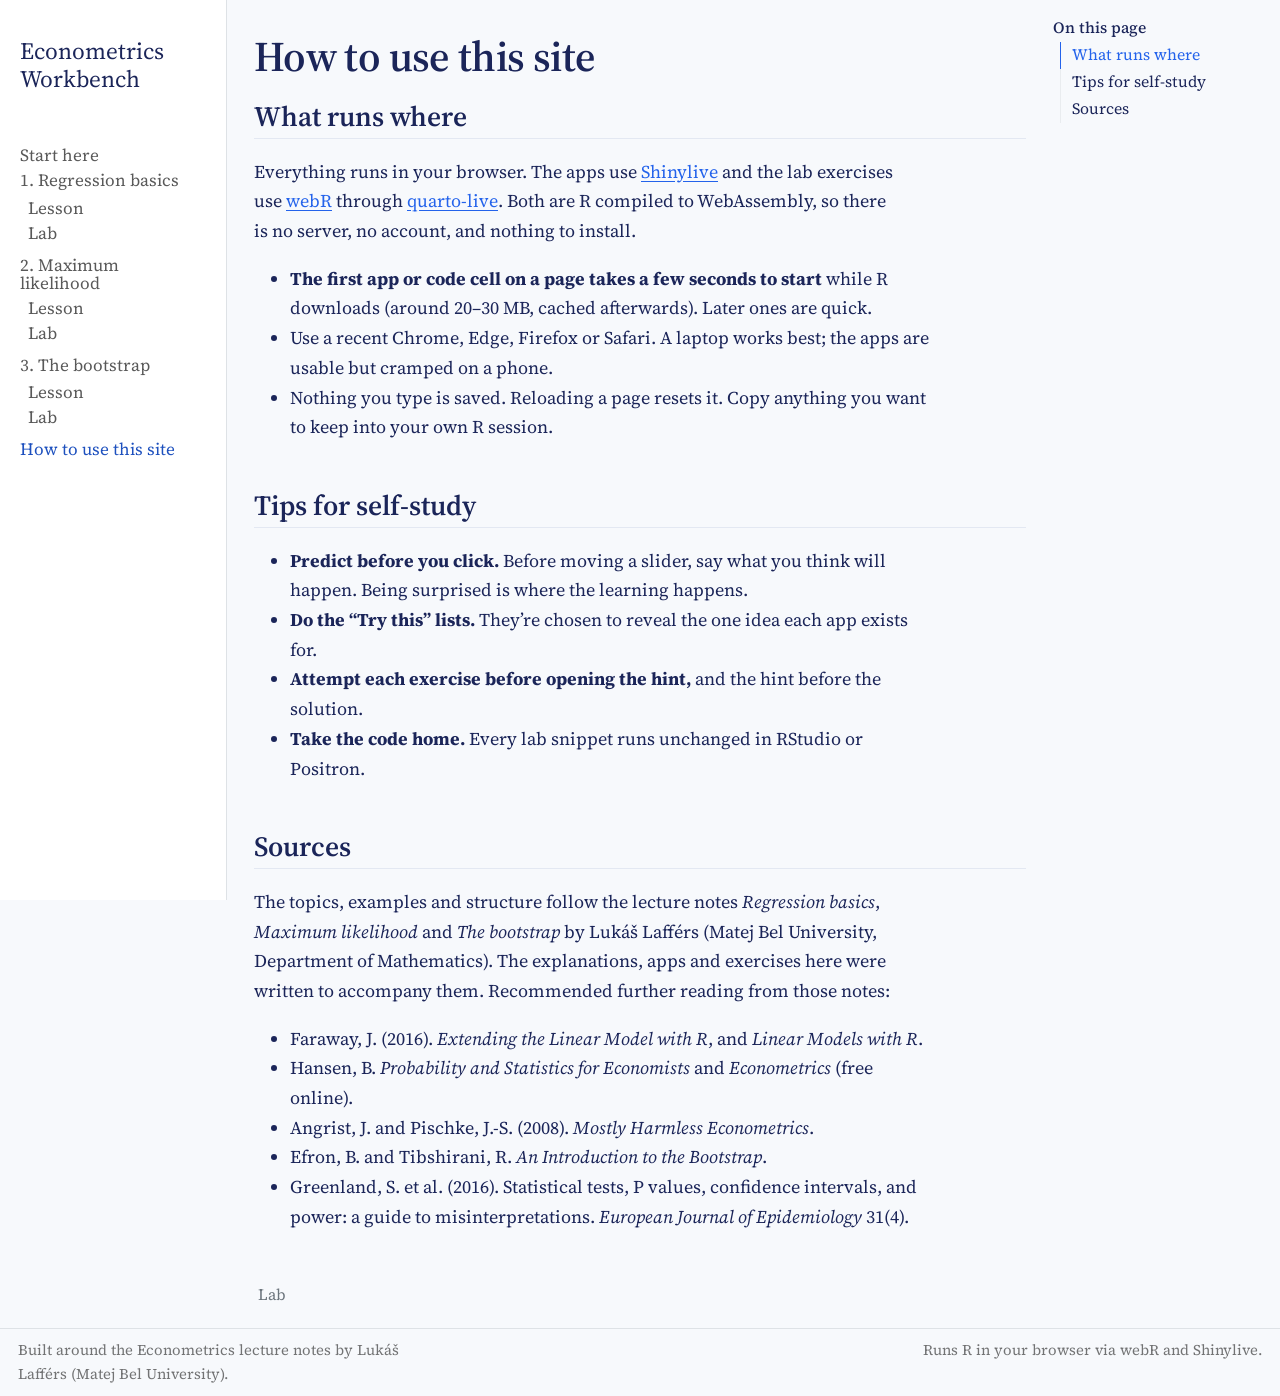
==== about.html @ d5723a5f "Initialize gh-pages with built site" ====
<!DOCTYPE html>
<html xmlns="http://www.w3.org/1999/xhtml" lang="en" xml:lang="en"><head>

<meta charset="utf-8">
<meta name="generator" content="quarto-1.7.32">

<meta name="viewport" content="width=device-width, initial-scale=1.0, user-scalable=yes">


<title>How to use this site – Econometrics Workbench</title>
<style>
code{white-space: pre-wrap;}
span.smallcaps{font-variant: small-caps;}
div.columns{display: flex; gap: min(4vw, 1.5em);}
div.column{flex: auto; overflow-x: auto;}
div.hanging-indent{margin-left: 1.5em; text-indent: -1.5em;}
ul.task-list{list-style: none;}
ul.task-list li input[type="checkbox"] {
  width: 0.8em;
  margin: 0 0.8em 0.2em -1em; /* quarto-specific, see https://github.com/quarto-dev/quarto-cli/issues/4556 */ 
  vertical-align: middle;
}
</style>


<script src="site_libs/quarto-nav/quarto-nav.js"></script>
<script src="site_libs/quarto-nav/headroom.min.js"></script>
<script src="site_libs/clipboard/clipboard.min.js"></script>
<script src="site_libs/quarto-search/autocomplete.umd.js"></script>
<script src="site_libs/quarto-search/fuse.min.js"></script>
<script src="site_libs/quarto-search/quarto-search.js"></script>
<meta name="quarto:offset" content="./">
<link href="./labs/03-bootstrap-lab.html" rel="prev">
<script src="site_libs/quarto-html/quarto.js" type="module"></script>
<script src="site_libs/quarto-html/tabsets/tabsets.js" type="module"></script>
<script src="site_libs/quarto-html/popper.min.js"></script>
<script src="site_libs/quarto-html/tippy.umd.min.js"></script>
<script src="site_libs/quarto-html/anchor.min.js"></script>
<link href="site_libs/quarto-html/tippy.css" rel="stylesheet">
<link href="site_libs/quarto-html/quarto-syntax-highlighting-c3e7eccab66ddab53749d7447fc1e703.css" rel="stylesheet" id="quarto-text-highlighting-styles">
<script src="site_libs/bootstrap/bootstrap.min.js"></script>
<link href="site_libs/bootstrap/bootstrap-icons.css" rel="stylesheet">
<link href="site_libs/bootstrap/bootstrap-aeef5c6284bdb38755a4a5ee78839d5d.min.css" rel="stylesheet" append-hash="true" id="quarto-bootstrap" data-mode="light">
<script id="quarto-search-options" type="application/json">{
  "location": "sidebar",
  "copy-button": false,
  "collapse-after": 3,
  "panel-placement": "start",
  "type": "textbox",
  "limit": 50,
  "keyboard-shortcut": [
    "f",
    "/",
    "s"
  ],
  "show-item-context": false,
  "language": {
    "search-no-results-text": "No results",
    "search-matching-documents-text": "matching documents",
    "search-copy-link-title": "Copy link to search",
    "search-hide-matches-text": "Hide additional matches",
    "search-more-match-text": "more match in this document",
    "search-more-matches-text": "more matches in this document",
    "search-clear-button-title": "Clear",
    "search-text-placeholder": "",
    "search-detached-cancel-button-title": "Cancel",
    "search-submit-button-title": "Submit",
    "search-label": "Search"
  }
}</script>


</head>

<body class="nav-sidebar docked quarto-light">

<div id="quarto-search-results"></div>
  <header id="quarto-header" class="headroom fixed-top">
  <nav class="quarto-secondary-nav">
    <div class="container-fluid d-flex">
      <button type="button" class="quarto-btn-toggle btn" data-bs-toggle="collapse" role="button" data-bs-target=".quarto-sidebar-collapse-item" aria-controls="quarto-sidebar" aria-expanded="false" aria-label="Toggle sidebar navigation" onclick="if (window.quartoToggleHeadroom) { window.quartoToggleHeadroom(); }">
        <i class="bi bi-layout-text-sidebar-reverse"></i>
      </button>
        <nav class="quarto-page-breadcrumbs" aria-label="breadcrumb"><ol class="breadcrumb"><li class="breadcrumb-item"><a href="./about.html">How to use this site</a></li></ol></nav>
        <a class="flex-grow-1" role="navigation" data-bs-toggle="collapse" data-bs-target=".quarto-sidebar-collapse-item" aria-controls="quarto-sidebar" aria-expanded="false" aria-label="Toggle sidebar navigation" onclick="if (window.quartoToggleHeadroom) { window.quartoToggleHeadroom(); }">      
        </a>
      <button type="button" class="btn quarto-search-button" aria-label="Search" onclick="window.quartoOpenSearch();">
        <i class="bi bi-search"></i>
      </button>
    </div>
  </nav>
</header>
<!-- content -->
<div id="quarto-content" class="quarto-container page-columns page-rows-contents page-layout-article">
<!-- sidebar -->
  <nav id="quarto-sidebar" class="sidebar collapse collapse-horizontal quarto-sidebar-collapse-item sidebar-navigation docked overflow-auto">
    <div class="pt-lg-2 mt-2 text-left sidebar-header">
    <div class="sidebar-title mb-0 py-0">
      <a href="./">Econometrics Workbench</a> 
    </div>
      </div>
        <div class="mt-2 flex-shrink-0 align-items-center">
        <div class="sidebar-search">
        <div id="quarto-search" class="" title="Search"></div>
        </div>
        </div>
    <div class="sidebar-menu-container"> 
    <ul class="list-unstyled mt-1">
        <li class="sidebar-item">
  <div class="sidebar-item-container"> 
  <a href="./index.html" class="sidebar-item-text sidebar-link">
 <span class="menu-text">Start here</span></a>
  </div>
</li>
        <li class="sidebar-item sidebar-item-section">
      <div class="sidebar-item-container"> 
            <a class="sidebar-item-text sidebar-link text-start" data-bs-toggle="collapse" data-bs-target="#quarto-sidebar-section-1" role="navigation" aria-expanded="true">
 <span class="menu-text">1. Regression basics</span></a>
          <a class="sidebar-item-toggle text-start" data-bs-toggle="collapse" data-bs-target="#quarto-sidebar-section-1" role="navigation" aria-expanded="true" aria-label="Toggle section">
            <i class="bi bi-chevron-right ms-2"></i>
          </a> 
      </div>
      <ul id="quarto-sidebar-section-1" class="collapse list-unstyled sidebar-section depth1 show">  
          <li class="sidebar-item">
  <div class="sidebar-item-container"> 
  <a href="./lessons/01-regression.html" class="sidebar-item-text sidebar-link">
 <span class="menu-text">Lesson</span></a>
  </div>
</li>
          <li class="sidebar-item">
  <div class="sidebar-item-container"> 
  <a href="./labs/01-regression-lab.html" class="sidebar-item-text sidebar-link">
 <span class="menu-text">Lab</span></a>
  </div>
</li>
      </ul>
  </li>
        <li class="sidebar-item sidebar-item-section">
      <div class="sidebar-item-container"> 
            <a class="sidebar-item-text sidebar-link text-start" data-bs-toggle="collapse" data-bs-target="#quarto-sidebar-section-2" role="navigation" aria-expanded="true">
 <span class="menu-text">2. Maximum likelihood</span></a>
          <a class="sidebar-item-toggle text-start" data-bs-toggle="collapse" data-bs-target="#quarto-sidebar-section-2" role="navigation" aria-expanded="true" aria-label="Toggle section">
            <i class="bi bi-chevron-right ms-2"></i>
          </a> 
      </div>
      <ul id="quarto-sidebar-section-2" class="collapse list-unstyled sidebar-section depth1 show">  
          <li class="sidebar-item">
  <div class="sidebar-item-container"> 
  <a href="./lessons/02-likelihood.html" class="sidebar-item-text sidebar-link">
 <span class="menu-text">Lesson</span></a>
  </div>
</li>
          <li class="sidebar-item">
  <div class="sidebar-item-container"> 
  <a href="./labs/02-likelihood-lab.html" class="sidebar-item-text sidebar-link">
 <span class="menu-text">Lab</span></a>
  </div>
</li>
      </ul>
  </li>
        <li class="sidebar-item sidebar-item-section">
      <div class="sidebar-item-container"> 
            <a class="sidebar-item-text sidebar-link text-start" data-bs-toggle="collapse" data-bs-target="#quarto-sidebar-section-3" role="navigation" aria-expanded="true">
 <span class="menu-text">3. The bootstrap</span></a>
          <a class="sidebar-item-toggle text-start" data-bs-toggle="collapse" data-bs-target="#quarto-sidebar-section-3" role="navigation" aria-expanded="true" aria-label="Toggle section">
            <i class="bi bi-chevron-right ms-2"></i>
          </a> 
      </div>
      <ul id="quarto-sidebar-section-3" class="collapse list-unstyled sidebar-section depth1 show">  
          <li class="sidebar-item">
  <div class="sidebar-item-container"> 
  <a href="./lessons/03-bootstrap.html" class="sidebar-item-text sidebar-link">
 <span class="menu-text">Lesson</span></a>
  </div>
</li>
          <li class="sidebar-item">
  <div class="sidebar-item-container"> 
  <a href="./labs/03-bootstrap-lab.html" class="sidebar-item-text sidebar-link">
 <span class="menu-text">Lab</span></a>
  </div>
</li>
      </ul>
  </li>
        <li class="sidebar-item">
  <div class="sidebar-item-container"> 
  <a href="./about.html" class="sidebar-item-text sidebar-link active">
 <span class="menu-text">How to use this site</span></a>
  </div>
</li>
    </ul>
    </div>
</nav>
<div id="quarto-sidebar-glass" class="quarto-sidebar-collapse-item" data-bs-toggle="collapse" data-bs-target=".quarto-sidebar-collapse-item"></div>
<!-- margin-sidebar -->
    <div id="quarto-margin-sidebar" class="sidebar margin-sidebar">
        <nav id="TOC" role="doc-toc" class="toc-active">
    <h2 id="toc-title">On this page</h2>
   
  <ul class="collapse">
  <li><a href="#what-runs-where" id="toc-what-runs-where" class="nav-link active" data-scroll-target="#what-runs-where">What runs where</a></li>
  <li><a href="#tips-for-self-study" id="toc-tips-for-self-study" class="nav-link" data-scroll-target="#tips-for-self-study">Tips for self-study</a></li>
  <li><a href="#sources" id="toc-sources" class="nav-link" data-scroll-target="#sources">Sources</a></li>
  </ul>
</nav>
    </div>
<!-- main -->
<main class="content" id="quarto-document-content">

<header id="title-block-header" class="quarto-title-block default">
<div class="quarto-title">
<h1 class="title">How to use this site</h1>
</div>



<div class="quarto-title-meta">

    
  
    
  </div>
  


</header>


<section id="what-runs-where" class="level2">
<h2 class="anchored" data-anchor-id="what-runs-where">What runs where</h2>
<p>Everything runs in your browser. The apps use <a href="https://shiny.posit.co/py/docs/shinylive.html">Shinylive</a> and the lab exercises use <a href="https://docs.r-wasm.org/webr/latest/">webR</a> through <a href="https://r-wasm.github.io/quarto-live/">quarto-live</a>. Both are R compiled to WebAssembly, so there is no server, no account, and nothing to install.</p>
<ul>
<li><strong>The first app or code cell on a page takes a few seconds to start</strong> while R downloads (around 20–30 MB, cached afterwards). Later ones are quick.</li>
<li>Use a recent Chrome, Edge, Firefox or Safari. A laptop works best; the apps are usable but cramped on a phone.</li>
<li>Nothing you type is saved. Reloading a page resets it. Copy anything you want to keep into your own R session.</li>
</ul>
</section>
<section id="tips-for-self-study" class="level2">
<h2 class="anchored" data-anchor-id="tips-for-self-study">Tips for self-study</h2>
<ul>
<li><strong>Predict before you click.</strong> Before moving a slider, say what you think will happen. Being surprised is where the learning happens.</li>
<li><strong>Do the “Try this” lists.</strong> They’re chosen to reveal the one idea each app exists for.</li>
<li><strong>Attempt each exercise before opening the hint,</strong> and the hint before the solution.</li>
<li><strong>Take the code home.</strong> Every lab snippet runs unchanged in RStudio or Positron.</li>
</ul>
</section>
<section id="sources" class="level2">
<h2 class="anchored" data-anchor-id="sources">Sources</h2>
<p>The topics, examples and structure follow the lecture notes <em>Regression basics</em>, <em>Maximum likelihood</em> and <em>The bootstrap</em> by Lukáš Lafférs (Matej Bel University, Department of Mathematics). The explanations, apps and exercises here were written to accompany them. Recommended further reading from those notes:</p>
<ul>
<li>Faraway, J. (2016). <em>Extending the Linear Model with R</em>, and <em>Linear Models with R</em>.</li>
<li>Hansen, B. <em>Probability and Statistics for Economists</em> and <em>Econometrics</em> (free online).</li>
<li>Angrist, J. and Pischke, J.-S. (2008). <em>Mostly Harmless Econometrics</em>.</li>
<li>Efron, B. and Tibshirani, R. <em>An Introduction to the Bootstrap</em>.</li>
<li>Greenland, S. et al.&nbsp;(2016). Statistical tests, P values, confidence intervals, and power: a guide to misinterpretations. <em>European Journal of Epidemiology</em> 31(4).</li>
</ul>


</section>

</main> <!-- /main -->
<script id="quarto-html-after-body" type="application/javascript">
  window.document.addEventListener("DOMContentLoaded", function (event) {
    const icon = "";
    const anchorJS = new window.AnchorJS();
    anchorJS.options = {
      placement: 'right',
      icon: icon
    };
    anchorJS.add('.anchored');
    const isCodeAnnotation = (el) => {
      for (const clz of el.classList) {
        if (clz.startsWith('code-annotation-')) {                     
          return true;
        }
      }
      return false;
    }
    const onCopySuccess = function(e) {
      // button target
      const button = e.trigger;
      // don't keep focus
      button.blur();
      // flash "checked"
      button.classList.add('code-copy-button-checked');
      var currentTitle = button.getAttribute("title");
      button.setAttribute("title", "Copied!");
      let tooltip;
      if (window.bootstrap) {
        button.setAttribute("data-bs-toggle", "tooltip");
        button.setAttribute("data-bs-placement", "left");
        button.setAttribute("data-bs-title", "Copied!");
        tooltip = new bootstrap.Tooltip(button, 
          { trigger: "manual", 
            customClass: "code-copy-button-tooltip",
            offset: [0, -8]});
        tooltip.show();    
      }
      setTimeout(function() {
        if (tooltip) {
          tooltip.hide();
          button.removeAttribute("data-bs-title");
          button.removeAttribute("data-bs-toggle");
          button.removeAttribute("data-bs-placement");
        }
        button.setAttribute("title", currentTitle);
        button.classList.remove('code-copy-button-checked');
      }, 1000);
      // clear code selection
      e.clearSelection();
    }
    const getTextToCopy = function(trigger) {
        const codeEl = trigger.previousElementSibling.cloneNode(true);
        for (const childEl of codeEl.children) {
          if (isCodeAnnotation(childEl)) {
            childEl.remove();
          }
        }
        return codeEl.innerText;
    }
    const clipboard = new window.ClipboardJS('.code-copy-button:not([data-in-quarto-modal])', {
      text: getTextToCopy
    });
    clipboard.on('success', onCopySuccess);
    if (window.document.getElementById('quarto-embedded-source-code-modal')) {
      const clipboardModal = new window.ClipboardJS('.code-copy-button[data-in-quarto-modal]', {
        text: getTextToCopy,
        container: window.document.getElementById('quarto-embedded-source-code-modal')
      });
      clipboardModal.on('success', onCopySuccess);
    }
      var localhostRegex = new RegExp(/^(?:http|https):\/\/localhost\:?[0-9]*\//);
      var mailtoRegex = new RegExp(/^mailto:/);
        var filterRegex = new RegExp('/' + window.location.host + '/');
      var isInternal = (href) => {
          return filterRegex.test(href) || localhostRegex.test(href) || mailtoRegex.test(href);
      }
      // Inspect non-navigation links and adorn them if external
     var links = window.document.querySelectorAll('a[href]:not(.nav-link):not(.navbar-brand):not(.toc-action):not(.sidebar-link):not(.sidebar-item-toggle):not(.pagination-link):not(.no-external):not([aria-hidden]):not(.dropdown-item):not(.quarto-navigation-tool):not(.about-link)');
      for (var i=0; i<links.length; i++) {
        const link = links[i];
        if (!isInternal(link.href)) {
          // undo the damage that might have been done by quarto-nav.js in the case of
          // links that we want to consider external
          if (link.dataset.originalHref !== undefined) {
            link.href = link.dataset.originalHref;
          }
        }
      }
    function tippyHover(el, contentFn, onTriggerFn, onUntriggerFn) {
      const config = {
        allowHTML: true,
        maxWidth: 500,
        delay: 100,
        arrow: false,
        appendTo: function(el) {
            return el.parentElement;
        },
        interactive: true,
        interactiveBorder: 10,
        theme: 'quarto',
        placement: 'bottom-start',
      };
      if (contentFn) {
        config.content = contentFn;
      }
      if (onTriggerFn) {
        config.onTrigger = onTriggerFn;
      }
      if (onUntriggerFn) {
        config.onUntrigger = onUntriggerFn;
      }
      window.tippy(el, config); 
    }
    const noterefs = window.document.querySelectorAll('a[role="doc-noteref"]');
    for (var i=0; i<noterefs.length; i++) {
      const ref = noterefs[i];
      tippyHover(ref, function() {
        // use id or data attribute instead here
        let href = ref.getAttribute('data-footnote-href') || ref.getAttribute('href');
        try { href = new URL(href).hash; } catch {}
        const id = href.replace(/^#\/?/, "");
        const note = window.document.getElementById(id);
        if (note) {
          return note.innerHTML;
        } else {
          return "";
        }
      });
    }
    const xrefs = window.document.querySelectorAll('a.quarto-xref');
    const processXRef = (id, note) => {
      // Strip column container classes
      const stripColumnClz = (el) => {
        el.classList.remove("page-full", "page-columns");
        if (el.children) {
          for (const child of el.children) {
            stripColumnClz(child);
          }
        }
      }
      stripColumnClz(note)
      if (id === null || id.startsWith('sec-')) {
        // Special case sections, only their first couple elements
        const container = document.createElement("div");
        if (note.children && note.children.length > 2) {
          container.appendChild(note.children[0].cloneNode(true));
          for (let i = 1; i < note.children.length; i++) {
            const child = note.children[i];
            if (child.tagName === "P" && child.innerText === "") {
              continue;
            } else {
              container.appendChild(child.cloneNode(true));
              break;
            }
          }
          if (window.Quarto?.typesetMath) {
            window.Quarto.typesetMath(container);
          }
          return container.innerHTML
        } else {
          if (window.Quarto?.typesetMath) {
            window.Quarto.typesetMath(note);
          }
          return note.innerHTML;
        }
      } else {
        // Remove any anchor links if they are present
        const anchorLink = note.querySelector('a.anchorjs-link');
        if (anchorLink) {
          anchorLink.remove();
        }
        if (window.Quarto?.typesetMath) {
          window.Quarto.typesetMath(note);
        }
        if (note.classList.contains("callout")) {
          return note.outerHTML;
        } else {
          return note.innerHTML;
        }
      }
    }
    for (var i=0; i<xrefs.length; i++) {
      const xref = xrefs[i];
      tippyHover(xref, undefined, function(instance) {
        instance.disable();
        let url = xref.getAttribute('href');
        let hash = undefined; 
        if (url.startsWith('#')) {
          hash = url;
        } else {
          try { hash = new URL(url).hash; } catch {}
        }
        if (hash) {
          const id = hash.replace(/^#\/?/, "");
          const note = window.document.getElementById(id);
          if (note !== null) {
            try {
              const html = processXRef(id, note.cloneNode(true));
              instance.setContent(html);
            } finally {
              instance.enable();
              instance.show();
            }
          } else {
            // See if we can fetch this
            fetch(url.split('#')[0])
            .then(res => res.text())
            .then(html => {
              const parser = new DOMParser();
              const htmlDoc = parser.parseFromString(html, "text/html");
              const note = htmlDoc.getElementById(id);
              if (note !== null) {
                const html = processXRef(id, note);
                instance.setContent(html);
              } 
            }).finally(() => {
              instance.enable();
              instance.show();
            });
          }
        } else {
          // See if we can fetch a full url (with no hash to target)
          // This is a special case and we should probably do some content thinning / targeting
          fetch(url)
          .then(res => res.text())
          .then(html => {
            const parser = new DOMParser();
            const htmlDoc = parser.parseFromString(html, "text/html");
            const note = htmlDoc.querySelector('main.content');
            if (note !== null) {
              // This should only happen for chapter cross references
              // (since there is no id in the URL)
              // remove the first header
              if (note.children.length > 0 && note.children[0].tagName === "HEADER") {
                note.children[0].remove();
              }
              const html = processXRef(null, note);
              instance.setContent(html);
            } 
          }).finally(() => {
            instance.enable();
            instance.show();
          });
        }
      }, function(instance) {
      });
    }
        let selectedAnnoteEl;
        const selectorForAnnotation = ( cell, annotation) => {
          let cellAttr = 'data-code-cell="' + cell + '"';
          let lineAttr = 'data-code-annotation="' +  annotation + '"';
          const selector = 'span[' + cellAttr + '][' + lineAttr + ']';
          return selector;
        }
        const selectCodeLines = (annoteEl) => {
          const doc = window.document;
          const targetCell = annoteEl.getAttribute("data-target-cell");
          const targetAnnotation = annoteEl.getAttribute("data-target-annotation");
          const annoteSpan = window.document.querySelector(selectorForAnnotation(targetCell, targetAnnotation));
          const lines = annoteSpan.getAttribute("data-code-lines").split(",");
          const lineIds = lines.map((line) => {
            return targetCell + "-" + line;
          })
          let top = null;
          let height = null;
          let parent = null;
          if (lineIds.length > 0) {
              //compute the position of the single el (top and bottom and make a div)
              const el = window.document.getElementById(lineIds[0]);
              top = el.offsetTop;
              height = el.offsetHeight;
              parent = el.parentElement.parentElement;
            if (lineIds.length > 1) {
              const lastEl = window.document.getElementById(lineIds[lineIds.length - 1]);
              const bottom = lastEl.offsetTop + lastEl.offsetHeight;
              height = bottom - top;
            }
            if (top !== null && height !== null && parent !== null) {
              // cook up a div (if necessary) and position it 
              let div = window.document.getElementById("code-annotation-line-highlight");
              if (div === null) {
                div = window.document.createElement("div");
                div.setAttribute("id", "code-annotation-line-highlight");
                div.style.position = 'absolute';
                parent.appendChild(div);
              }
              div.style.top = top - 2 + "px";
              div.style.height = height + 4 + "px";
              div.style.left = 0;
              let gutterDiv = window.document.getElementById("code-annotation-line-highlight-gutter");
              if (gutterDiv === null) {
                gutterDiv = window.document.createElement("div");
                gutterDiv.setAttribute("id", "code-annotation-line-highlight-gutter");
                gutterDiv.style.position = 'absolute';
                const codeCell = window.document.getElementById(targetCell);
                const gutter = codeCell.querySelector('.code-annotation-gutter');
                gutter.appendChild(gutterDiv);
              }
              gutterDiv.style.top = top - 2 + "px";
              gutterDiv.style.height = height + 4 + "px";
            }
            selectedAnnoteEl = annoteEl;
          }
        };
        const unselectCodeLines = () => {
          const elementsIds = ["code-annotation-line-highlight", "code-annotation-line-highlight-gutter"];
          elementsIds.forEach((elId) => {
            const div = window.document.getElementById(elId);
            if (div) {
              div.remove();
            }
          });
          selectedAnnoteEl = undefined;
        };
          // Handle positioning of the toggle
      window.addEventListener(
        "resize",
        throttle(() => {
          elRect = undefined;
          if (selectedAnnoteEl) {
            selectCodeLines(selectedAnnoteEl);
          }
        }, 10)
      );
      function throttle(fn, ms) {
      let throttle = false;
      let timer;
        return (...args) => {
          if(!throttle) { // first call gets through
              fn.apply(this, args);
              throttle = true;
          } else { // all the others get throttled
              if(timer) clearTimeout(timer); // cancel #2
              timer = setTimeout(() => {
                fn.apply(this, args);
                timer = throttle = false;
              }, ms);
          }
        };
      }
        // Attach click handler to the DT
        const annoteDls = window.document.querySelectorAll('dt[data-target-cell]');
        for (const annoteDlNode of annoteDls) {
          annoteDlNode.addEventListener('click', (event) => {
            const clickedEl = event.target;
            if (clickedEl !== selectedAnnoteEl) {
              unselectCodeLines();
              const activeEl = window.document.querySelector('dt[data-target-cell].code-annotation-active');
              if (activeEl) {
                activeEl.classList.remove('code-annotation-active');
              }
              selectCodeLines(clickedEl);
              clickedEl.classList.add('code-annotation-active');
            } else {
              // Unselect the line
              unselectCodeLines();
              clickedEl.classList.remove('code-annotation-active');
            }
          });
        }
    const findCites = (el) => {
      const parentEl = el.parentElement;
      if (parentEl) {
        const cites = parentEl.dataset.cites;
        if (cites) {
          return {
            el,
            cites: cites.split(' ')
          };
        } else {
          return findCites(el.parentElement)
        }
      } else {
        return undefined;
      }
    };
    var bibliorefs = window.document.querySelectorAll('a[role="doc-biblioref"]');
    for (var i=0; i<bibliorefs.length; i++) {
      const ref = bibliorefs[i];
      const citeInfo = findCites(ref);
      if (citeInfo) {
        tippyHover(citeInfo.el, function() {
          var popup = window.document.createElement('div');
          citeInfo.cites.forEach(function(cite) {
            var citeDiv = window.document.createElement('div');
            citeDiv.classList.add('hanging-indent');
            citeDiv.classList.add('csl-entry');
            var biblioDiv = window.document.getElementById('ref-' + cite);
            if (biblioDiv) {
              citeDiv.innerHTML = biblioDiv.innerHTML;
            }
            popup.appendChild(citeDiv);
          });
          return popup.innerHTML;
        });
      }
    }
  });
  </script>
<nav class="page-navigation">
  <div class="nav-page nav-page-previous">
      <a href="./labs/03-bootstrap-lab.html" class="pagination-link" aria-label="Lab">
        <i class="bi bi-arrow-left-short"></i> <span class="nav-page-text">Lab</span>
      </a>          
  </div>
  <div class="nav-page nav-page-next">
  </div>
</nav>
</div> <!-- /content -->
<footer class="footer">
  <div class="nav-footer">
    <div class="nav-footer-left">
<p>Built around the Econometrics lecture notes by Lukáš Lafférs (Matej Bel University).</p>
</div>   
    <div class="nav-footer-center">
      &nbsp;
    </div>
    <div class="nav-footer-right">
<p>Runs R in your browser via webR and Shinylive.</p>
</div>
  </div>
</footer>




</body></html>
---- site_libs/quarto-html/tippy.css ----
.tippy-box[data-animation=fade][data-state=hidden]{opacity:0}[data-tippy-root]{max-width:calc(100vw - 10px)}.tippy-box{position:relative;background-color:#333;color:#fff;border-radius:4px;font-size:14px;line-height:1.4;white-space:normal;outline:0;transition-property:transform,visibility,opacity}.tippy-box[data-placement^=top]>.tippy-arrow{bottom:0}.tippy-box[data-placement^=top]>.tippy-arrow:before{bottom:-7px;left:0;border-width:8px 8px 0;border-top-color:initial;transform-origin:center top}.tippy-box[data-placement^=bottom]>.tippy-arrow{top:0}.tippy-box[data-placement^=bottom]>.tippy-arrow:before{top:-7px;left:0;border-width:0 8px 8px;border-bottom-color:initial;transform-origin:center bottom}.tippy-box[data-placement^=left]>.tippy-arrow{right:0}.tippy-box[data-placement^=left]>.tippy-arrow:before{border-width:8px 0 8px 8px;border-left-color:initial;right:-7px;transform-origin:center left}.tippy-box[data-placement^=right]>.tippy-arrow{left:0}.tippy-box[data-placement^=right]>.tippy-arrow:before{left:-7px;border-width:8px 8px 8px 0;border-right-color:initial;transform-origin:center right}.tippy-box[data-inertia][data-state=visible]{transition-timing-function:cubic-bezier(.54,1.5,.38,1.11)}.tippy-arrow{width:16px;height:16px;color:#333}.tippy-arrow:before{content:"";position:absolute;border-color:transparent;border-style:solid}.tippy-content{position:relative;padding:5px 9px;z-index:1}
---- site_libs/quarto-html/quarto-syntax-highlighting-c3e7eccab66ddab53749d7447fc1e703.css ----
/* quarto syntax highlight colors */
:root {
  --quarto-hl-ot-color: #003B4F;
  --quarto-hl-at-color: #657422;
  --quarto-hl-ss-color: #20794D;
  --quarto-hl-an-color: #5E5E5E;
  --quarto-hl-fu-color: #4758AB;
  --quarto-hl-st-color: #20794D;
  --quarto-hl-cf-color: #003B4F;
  --quarto-hl-op-color: #5E5E5E;
  --quarto-hl-er-color: #AD0000;
  --quarto-hl-bn-color: #AD0000;
  --quarto-hl-al-color: #AD0000;
  --quarto-hl-va-color: #111111;
  --quarto-hl-bu-color: inherit;
  --quarto-hl-ex-color: inherit;
  --quarto-hl-pp-color: #AD0000;
  --quarto-hl-in-color: #5E5E5E;
  --quarto-hl-vs-color: #20794D;
  --quarto-hl-wa-color: #5E5E5E;
  --quarto-hl-do-color: #5E5E5E;
  --quarto-hl-im-color: #00769E;
  --quarto-hl-ch-color: #20794D;
  --quarto-hl-dt-color: #AD0000;
  --quarto-hl-fl-color: #AD0000;
  --quarto-hl-co-color: #5E5E5E;
  --quarto-hl-cv-color: #5E5E5E;
  --quarto-hl-cn-color: #8f5902;
  --quarto-hl-sc-color: #5E5E5E;
  --quarto-hl-dv-color: #AD0000;
  --quarto-hl-kw-color: #003B4F;
}

/* other quarto variables */
:root {
  --quarto-font-monospace: "JetBrains Mono", ui-monospace, "SFMono-Regular", Menlo, Consolas, monospace;
}

/* syntax highlight based on Pandoc's rules */
pre > code.sourceCode > span {
  color: #003B4F;
}

code.sourceCode > span {
  color: #003B4F;
}

div.sourceCode,
div.sourceCode pre.sourceCode {
  color: #003B4F;
}

/* Normal */
code span {
  color: #003B4F;
}

/* Alert */
code span.al {
  color: #AD0000;
  font-style: inherit;
}

/* Annotation */
code span.an {
  color: #5E5E5E;
  font-style: inherit;
}

/* Attribute */
code span.at {
  color: #657422;
  font-style: inherit;
}

/* BaseN */
code span.bn {
  color: #AD0000;
  font-style: inherit;
}

/* BuiltIn */
code span.bu {
  font-style: inherit;
}

/* ControlFlow */
code span.cf {
  color: #003B4F;
  font-weight: bold;
  font-style: inherit;
}

/* Char */
code span.ch {
  color: #20794D;
  font-style: inherit;
}

/* Constant */
code span.cn {
  color: #8f5902;
  font-style: inherit;
}

/* Comment */
code span.co {
  color: #5E5E5E;
  font-style: inherit;
}

/* CommentVar */
code span.cv {
  color: #5E5E5E;
  font-style: italic;
}

/* Documentation */
code span.do {
  color: #5E5E5E;
  font-style: italic;
}

/* DataType */
code span.dt {
  color: #AD0000;
  font-style: inherit;
}

/* DecVal */
code span.dv {
  color: #AD0000;
  font-style: inherit;
}

/* Error */
code span.er {
  color: #AD0000;
  font-style: inherit;
}

/* Extension */
code span.ex {
  font-style: inherit;
}

/* Float */
code span.fl {
  color: #AD0000;
  font-style: inherit;
}

/* Function */
code span.fu {
  color: #4758AB;
  font-style: inherit;
}

/* Import */
code span.im {
  color: #00769E;
  font-style: inherit;
}

/* Information */
code span.in {
  color: #5E5E5E;
  font-style: inherit;
}

/* Keyword */
code span.kw {
  color: #003B4F;
  font-weight: bold;
  font-style: inherit;
}

/* Operator */
code span.op {
  color: #5E5E5E;
  font-style: inherit;
}

/* Other */
code span.ot {
  color: #003B4F;
  font-style: inherit;
}

/* Preprocessor */
code span.pp {
  color: #AD0000;
  font-style: inherit;
}

/* SpecialChar */
code span.sc {
  color: #5E5E5E;
  font-style: inherit;
}

/* SpecialString */
code span.ss {
  color: #20794D;
  font-style: inherit;
}

/* String */
code span.st {
  color: #20794D;
  font-style: inherit;
}

/* Variable */
code span.va {
  color: #111111;
  font-style: inherit;
}

/* VerbatimString */
code span.vs {
  color: #20794D;
  font-style: inherit;
}

/* Warning */
code span.wa {
  color: #5E5E5E;
  font-style: italic;
}

.prevent-inlining {
  content: "</";
}

/*# sourceMappingURL=b0a6a53784120a3ded6c7c1decbacd65.css.map */
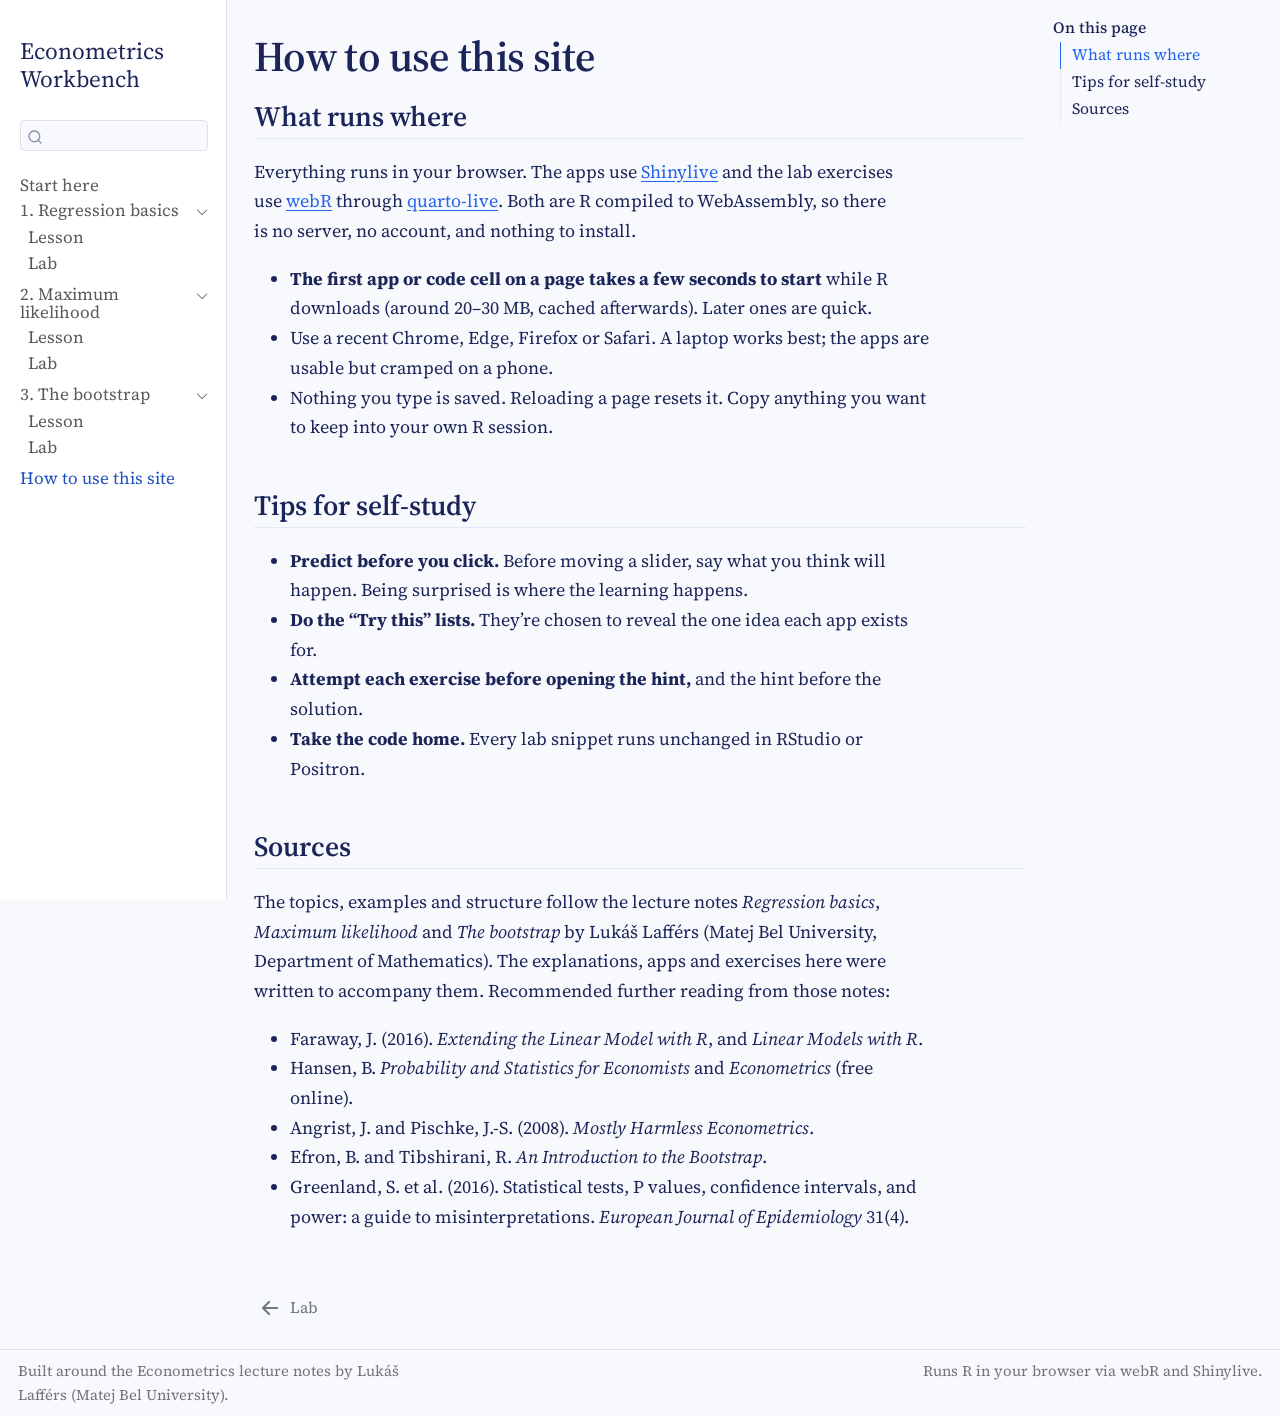
==== commit 7b32af94: "Built site for gh-pages" ====
--- a/about.html
+++ b/about.html
@@ -2,17 +2,23 @@
 <html xmlns="http://www.w3.org/1999/xhtml" lang="en" xml:lang="en"><head>
 
 <meta charset="utf-8">
-<meta name="generator" content="quarto-1.7.32">
+<meta name="generator" content="quarto-1.10.18">
 
 <meta name="viewport" content="width=device-width, initial-scale=1.0, user-scalable=yes">
 
 
 <title>How to use this site – Econometrics Workbench</title>
 <style>
-code{white-space: pre-wrap;}
+/* Default styles provided by pandoc.
+** See https://pandoc.org/MANUAL.html#variables-for-html for config info.
+*/
 span.smallcaps{font-variant: small-caps;}
-div.columns{display: flex; gap: min(4vw, 1.5em);}
-div.column{flex: auto; overflow-x: auto;}
+div.columns{display: flex; gap: 1.5em;}
+div.column{flex: auto;}
+@media screen {
+div.columns{gap: min(4vw, 1.5em);}
+div.column{overflow-x: auto;}
+}
 div.hanging-indent{margin-left: 1.5em; text-indent: -1.5em;}
 ul.task-list{list-style: none;}
 ul.task-list li input[type="checkbox"] {
@@ -37,10 +43,10 @@
 <script src="site_libs/quarto-html/tippy.umd.min.js"></script>
 <script src="site_libs/quarto-html/anchor.min.js"></script>
 <link href="site_libs/quarto-html/tippy.css" rel="stylesheet">
-<link href="site_libs/quarto-html/quarto-syntax-highlighting-c3e7eccab66ddab53749d7447fc1e703.css" rel="stylesheet" id="quarto-text-highlighting-styles">
+<link href="site_libs/quarto-html/quarto-syntax-highlighting-00f56c4b4862b9c280db9d61b785b0ba.css" rel="stylesheet" id="quarto-text-highlighting-styles">
 <script src="site_libs/bootstrap/bootstrap.min.js"></script>
 <link href="site_libs/bootstrap/bootstrap-icons.css" rel="stylesheet">
-<link href="site_libs/bootstrap/bootstrap-aeef5c6284bdb38755a4a5ee78839d5d.min.css" rel="stylesheet" append-hash="true" id="quarto-bootstrap" data-mode="light">
+<link href="site_libs/bootstrap/bootstrap-a5ad050264b750a9b1a337ed03102d4a.min.css" rel="stylesheet" append-hash="true" id="quarto-bootstrap" data-mode="light">
 <script id="quarto-search-options" type="application/json">{
   "location": "sidebar",
   "copy-button": false,
@@ -309,13 +315,14 @@
       e.clearSelection();
     }
     const getTextToCopy = function(trigger) {
-        const codeEl = trigger.previousElementSibling.cloneNode(true);
-        for (const childEl of codeEl.children) {
-          if (isCodeAnnotation(childEl)) {
-            childEl.remove();
-          }
-        }
-        return codeEl.innerText;
+      const outerScaffold = trigger.parentElement.cloneNode(true);
+      const codeEl = outerScaffold.querySelector('code');
+      for (const childEl of codeEl.children) {
+        if (isCodeAnnotation(childEl)) {
+          childEl.remove();
+        }
+      }
+      return codeEl.innerText;
     }
     const clipboard = new window.ClipboardJS('.code-copy-button:not([data-in-quarto-modal])', {
       text: getTextToCopy
@@ -330,7 +337,7 @@
     }
       var localhostRegex = new RegExp(/^(?:http|https):\/\/localhost\:?[0-9]*\//);
       var mailtoRegex = new RegExp(/^mailto:/);
-        var filterRegex = new RegExp('/' + window.location.host + '/');
+        var filterRegex = new RegExp("https:\/\/sweetheartapi\.github\.io\/econ-workbench\/");
       var isInternal = (href) => {
           return filterRegex.test(href) || localhostRegex.test(href) || mailtoRegex.test(href);
       }
--- a/site_libs/quarto-html/quarto-syntax-highlighting-00f56c4b4862b9c280db9d61b785b0ba.css
+++ b/site_libs/quarto-html/quarto-syntax-highlighting-00f56c4b4862b9c280db9d61b785b0ba.css
@@ -0,0 +1,236 @@
+/* quarto syntax highlight colors */
+:root {
+  --quarto-hl-ot-color: #003B4F;
+  --quarto-hl-at-color: #657422;
+  --quarto-hl-ss-color: #20794D;
+  --quarto-hl-an-color: #5E5E5E;
+  --quarto-hl-fu-color: #4758AB;
+  --quarto-hl-st-color: #20794D;
+  --quarto-hl-cf-color: #003B4F;
+  --quarto-hl-op-color: #5E5E5E;
+  --quarto-hl-er-color: #AD0000;
+  --quarto-hl-bn-color: #AD0000;
+  --quarto-hl-al-color: #AD0000;
+  --quarto-hl-va-color: #111111;
+  --quarto-hl-bu-color: inherit;
+  --quarto-hl-ex-color: inherit;
+  --quarto-hl-pp-color: #AD0000;
+  --quarto-hl-in-color: #5E5E5E;
+  --quarto-hl-vs-color: #20794D;
+  --quarto-hl-wa-color: #5E5E5E;
+  --quarto-hl-do-color: #5E5E5E;
+  --quarto-hl-im-color: #00769E;
+  --quarto-hl-ch-color: #20794D;
+  --quarto-hl-dt-color: #AD0000;
+  --quarto-hl-fl-color: #AD0000;
+  --quarto-hl-co-color: #5E5E5E;
+  --quarto-hl-cv-color: #5E5E5E;
+  --quarto-hl-cn-color: #8f5902;
+  --quarto-hl-sc-color: #5E5E5E;
+  --quarto-hl-dv-color: #AD0000;
+  --quarto-hl-kw-color: #003B4F;
+}
+
+/* other quarto variables */
+:root {
+  --quarto-font-monospace: "JetBrains Mono", ui-monospace, "SFMono-Regular", Menlo, Consolas, monospace;
+}
+
+/* syntax highlight based on Pandoc's rules */
+pre > code.sourceCode > span {
+  color: #003B4F;
+}
+
+code.sourceCode > span {
+  color: #003B4F;
+}
+
+div.sourceCode,
+div.sourceCode pre.sourceCode {
+  color: #003B4F;
+}
+
+/* Normal */
+code span {
+  color: #003B4F;
+}
+
+/* Alert */
+code span.al {
+  color: #AD0000;
+  font-style: inherit;
+}
+
+/* Annotation */
+code span.an {
+  color: #5E5E5E;
+  font-style: inherit;
+}
+
+/* Attribute */
+code span.at {
+  color: #657422;
+  font-style: inherit;
+}
+
+/* BaseN */
+code span.bn {
+  color: #AD0000;
+  font-style: inherit;
+}
+
+/* BuiltIn */
+code span.bu {
+  font-style: inherit;
+}
+
+/* ControlFlow */
+code span.cf {
+  color: #003B4F;
+  font-weight: bold;
+  font-style: inherit;
+}
+
+/* Char */
+code span.ch {
+  color: #20794D;
+  font-style: inherit;
+}
+
+/* Constant */
+code span.cn {
+  color: #8f5902;
+  font-style: inherit;
+}
+
+/* Comment */
+code span.co {
+  color: #5E5E5E;
+  font-style: inherit;
+}
+
+/* CommentVar */
+code span.cv {
+  color: #5E5E5E;
+  font-style: italic;
+}
+
+/* Documentation */
+code span.do {
+  color: #5E5E5E;
+  font-style: italic;
+}
+
+/* DataType */
+code span.dt {
+  color: #AD0000;
+  font-style: inherit;
+}
+
+/* DecVal */
+code span.dv {
+  color: #AD0000;
+  font-style: inherit;
+}
+
+/* Error */
+code span.er {
+  color: #AD0000;
+  font-style: inherit;
+}
+
+/* Extension */
+code span.ex {
+  font-style: inherit;
+}
+
+/* Float */
+code span.fl {
+  color: #AD0000;
+  font-style: inherit;
+}
+
+/* Function */
+code span.fu {
+  color: #4758AB;
+  font-style: inherit;
+}
+
+/* Import */
+code span.im {
+  color: #00769E;
+  font-style: inherit;
+}
+
+/* Information */
+code span.in {
+  color: #5E5E5E;
+  font-style: inherit;
+}
+
+/* Keyword */
+code span.kw {
+  color: #003B4F;
+  font-weight: bold;
+  font-style: inherit;
+}
+
+/* Operator */
+code span.op {
+  color: #5E5E5E;
+  font-style: inherit;
+}
+
+/* Other */
+code span.ot {
+  color: #003B4F;
+  font-style: inherit;
+}
+
+/* Preprocessor */
+code span.pp {
+  color: #AD0000;
+  font-style: inherit;
+}
+
+/* SpecialChar */
+code span.sc {
+  color: #5E5E5E;
+  font-style: inherit;
+}
+
+/* SpecialString */
+code span.ss {
+  color: #20794D;
+  font-style: inherit;
+}
+
+/* String */
+code span.st {
+  color: #20794D;
+  font-style: inherit;
+}
+
+/* Variable */
+code span.va {
+  color: #111111;
+  font-style: inherit;
+}
+
+/* VerbatimString */
+code span.vs {
+  color: #20794D;
+  font-style: inherit;
+}
+
+/* Warning */
+code span.wa {
+  color: #5E5E5E;
+  font-style: italic;
+}
+
+.prevent-inlining {
+  content: "</";
+}
+
+/*# sourceMappingURL=9e3844d668e725f087bf7dbdaffc6b3a.css.map */
